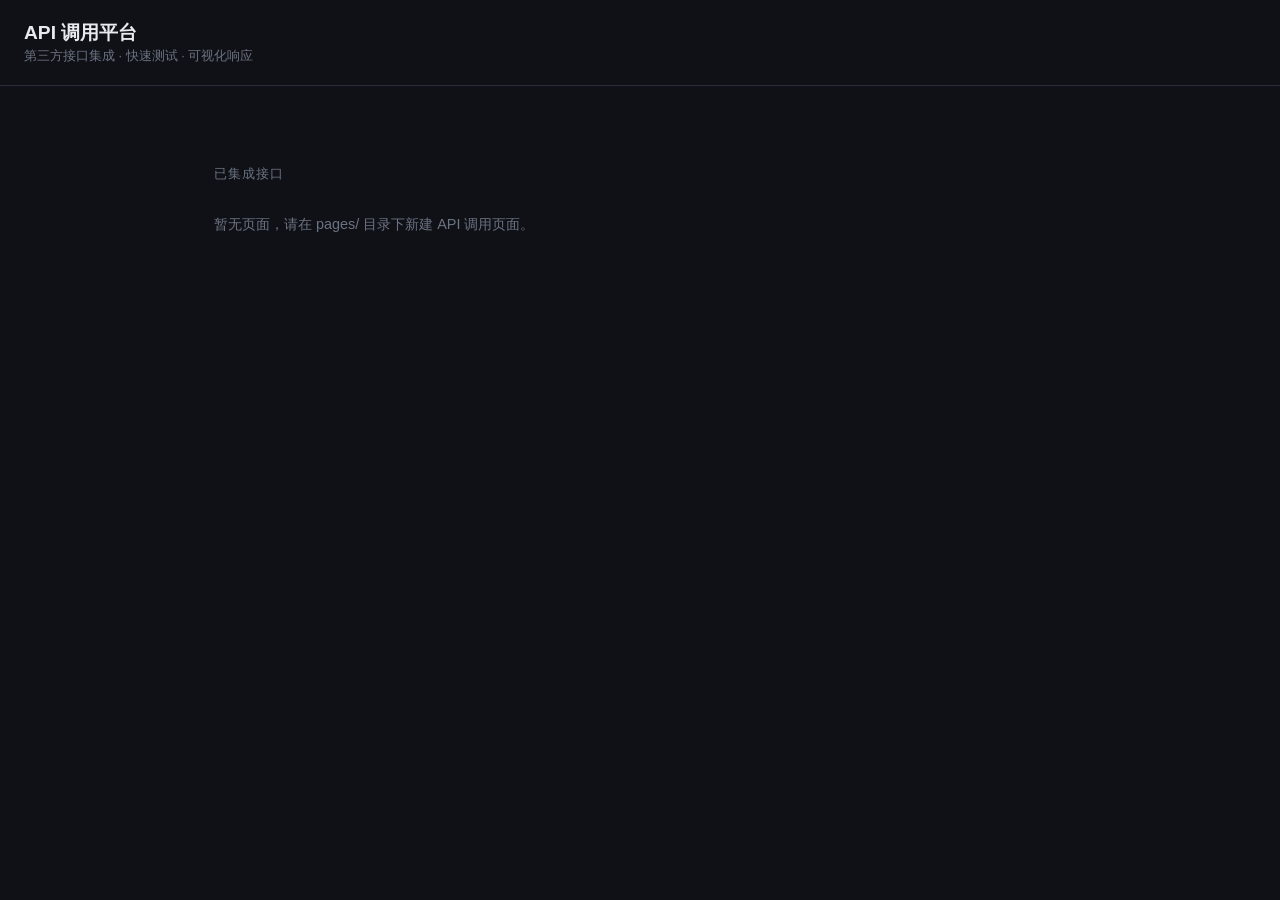
==== index.html @ f0c681f2 "feat: initial project scaffold" ====
<!DOCTYPE html>
<html lang="zh-CN">
<head>
  <meta charset="UTF-8">
  <meta name="viewport" content="width=device-width, initial-scale=1.0">
  <title>API 调用平台</title>
  <link rel="stylesheet" href="assets/css/base.css">
  <style>
    header {
      border-bottom: 1px solid var(--border);
      padding: 20px 24px;
      display: flex;
      align-items: center;
      gap: 12px;
    }
    header h1 { font-size: 1.2rem; font-weight: 600; }
    header span { font-size: 0.8rem; color: var(--text-muted); }

    .nav-grid {
      display: grid;
      grid-template-columns: repeat(auto-fill, minmax(200px, 1fr));
      gap: 16px;
      margin-top: 32px;
    }

    .nav-card {
      background: var(--surface);
      border: 1px solid var(--border);
      border-radius: var(--radius);
      padding: 24px 20px;
      text-decoration: none;
      color: var(--text);
      transition: border-color 0.2s, transform 0.15s;
      display: flex;
      flex-direction: column;
      gap: 8px;
    }

    .nav-card:hover {
      border-color: var(--accent);
      transform: translateY(-2px);
    }

    .nav-card .icon { font-size: 1.8rem; }
    .nav-card .title { font-weight: 600; font-size: 1rem; }
    .nav-card .desc  { font-size: 0.82rem; color: var(--text-muted); }

    .section-title {
      font-size: 0.8rem;
      text-transform: uppercase;
      letter-spacing: 1px;
      color: var(--text-muted);
      margin-top: 40px;
      margin-bottom: 4px;
    }
  </style>
</head>
<body>
  <header>
    <div>
      <h1>API 调用平台</h1>
      <span>第三方接口集成 · 快速测试 · 可视化响应</span>
    </div>
  </header>

  <div class="container">
    <p class="section-title">已集成接口</p>
    <div class="nav-grid" id="nav">
      <!-- 页面卡片动态渲染 -->
    </div>
  </div>

  <script type="module">
    const pages = [
      // 在此添加已创建的 API 页面，例如：
      // { icon: '🤖', title: 'OpenAI Chat', desc: 'GPT 对话接口', href: 'pages/openai.html' },
      // { icon: '☁️', title: '天气查询',    desc: 'OpenWeatherMap', href: 'pages/weather.html' },
    ];

    const grid = document.getElementById('nav');

    if (pages.length === 0) {
      grid.innerHTML = `<p style="color:var(--text-muted);font-size:.9rem;grid-column:1/-1">暂无页面，请在 pages/ 目录下新建 API 调用页面。</p>`;
    } else {
      pages.forEach(p => {
        grid.insertAdjacentHTML('beforeend', `
          <a class="nav-card" href="${p.href}">
            <span class="icon">${p.icon}</span>
            <span class="title">${p.title}</span>
            <span class="desc">${p.desc}</span>
          </a>`);
      });
    }
  </script>
</body>
</html>
---- assets/css/base.css ----
*, *::before, *::after { box-sizing: border-box; margin: 0; padding: 0; }

:root {
  --bg: #0f1117;
  --surface: #1a1d27;
  --border: #2a2d3a;
  --accent: #6c7cff;
  --accent-hover: #8a98ff;
  --text: #e8eaf0;
  --text-muted: #6b7280;
  --success: #34d399;
  --error: #f87171;
  --radius: 12px;
  --font: -apple-system, BlinkMacSystemFont, 'Segoe UI', Roboto, sans-serif;
}

body {
  background: var(--bg);
  color: var(--text);
  font-family: var(--font);
  min-height: 100vh;
}

.container {
  max-width: 900px;
  margin: 0 auto;
  padding: 40px 24px;
}

.card {
  background: var(--surface);
  border: 1px solid var(--border);
  border-radius: var(--radius);
  padding: 24px;
}

button {
  cursor: pointer;
  border: none;
  border-radius: 8px;
  padding: 10px 20px;
  font-size: 0.9rem;
  font-weight: 500;
  transition: background 0.2s, transform 0.1s;
}

button:active { transform: scale(0.97); }

.btn-primary {
  background: var(--accent);
  color: #fff;
}

.btn-primary:hover { background: var(--accent-hover); }

input, textarea, select {
  width: 100%;
  background: var(--bg);
  border: 1px solid var(--border);
  border-radius: 8px;
  color: var(--text);
  font-size: 0.95rem;
  padding: 10px 14px;
  outline: none;
  transition: border-color 0.2s;
}

input:focus, textarea:focus, select:focus {
  border-color: var(--accent);
}

label {
  display: block;
  font-size: 0.85rem;
  color: var(--text-muted);
  margin-bottom: 6px;
}

.response-box {
  background: var(--bg);
  border: 1px solid var(--border);
  border-radius: 8px;
  padding: 16px;
  min-height: 80px;
  font-size: 0.9rem;
  white-space: pre-wrap;
  word-break: break-all;
  color: var(--text);
}

.status-ok  { color: var(--success); }
.status-err { color: var(--error); }
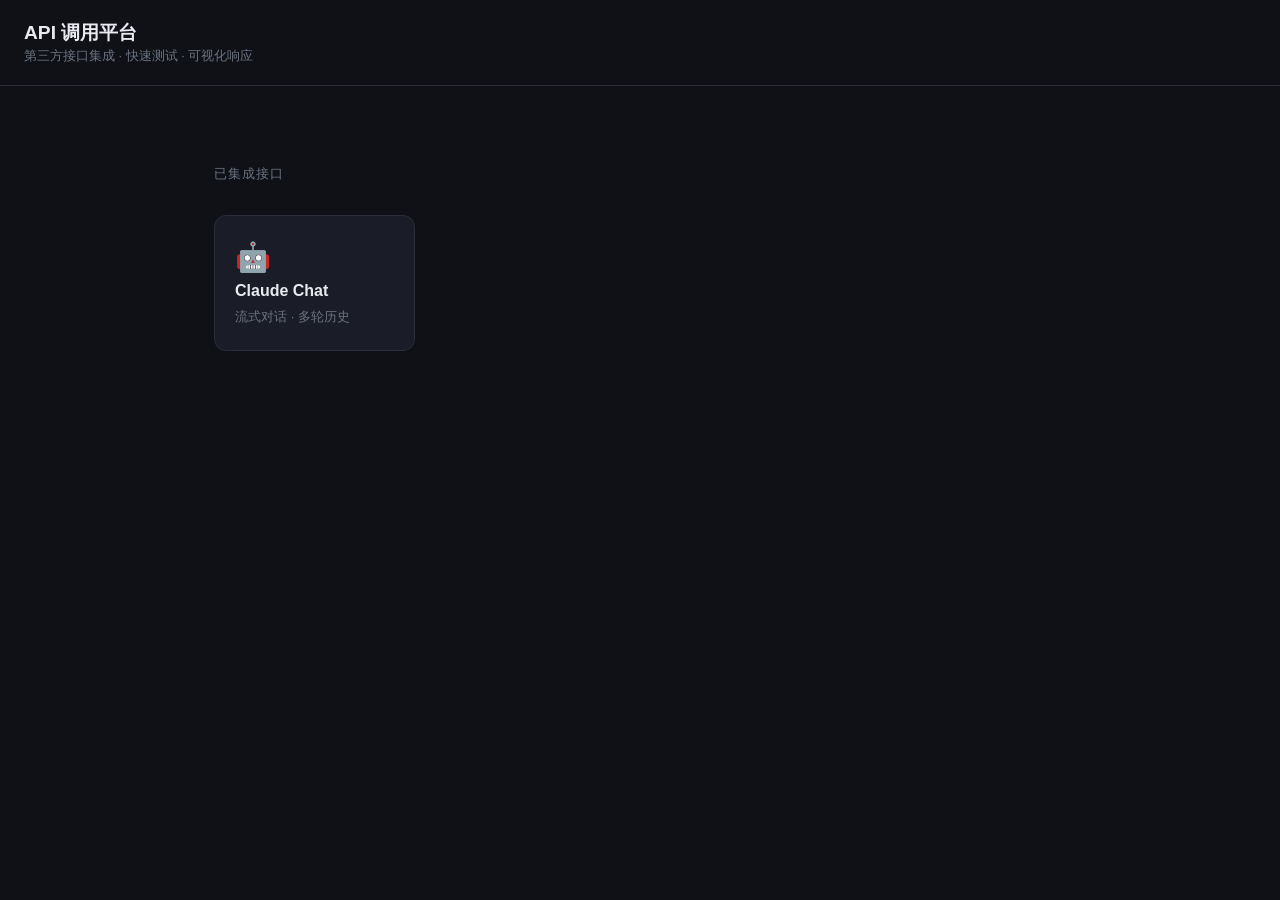
==== commit c153857e: "feat: register Claude Chat in homepage navigation" ====
--- a/index.html
+++ b/index.html
@@ -72,9 +72,7 @@
 
   <script type="module">
     const pages = [
-      // 在此添加已创建的 API 页面，例如：
-      // { icon: '🤖', title: 'OpenAI Chat', desc: 'GPT 对话接口', href: 'pages/openai.html' },
-      // { icon: '☁️', title: '天气查询',    desc: 'OpenWeatherMap', href: 'pages/weather.html' },
+      { icon: '🤖', title: 'Claude Chat', desc: '流式对话 · 多轮历史', href: 'pages/claude.html' },
     ];
 
     const grid = document.getElementById('nav');
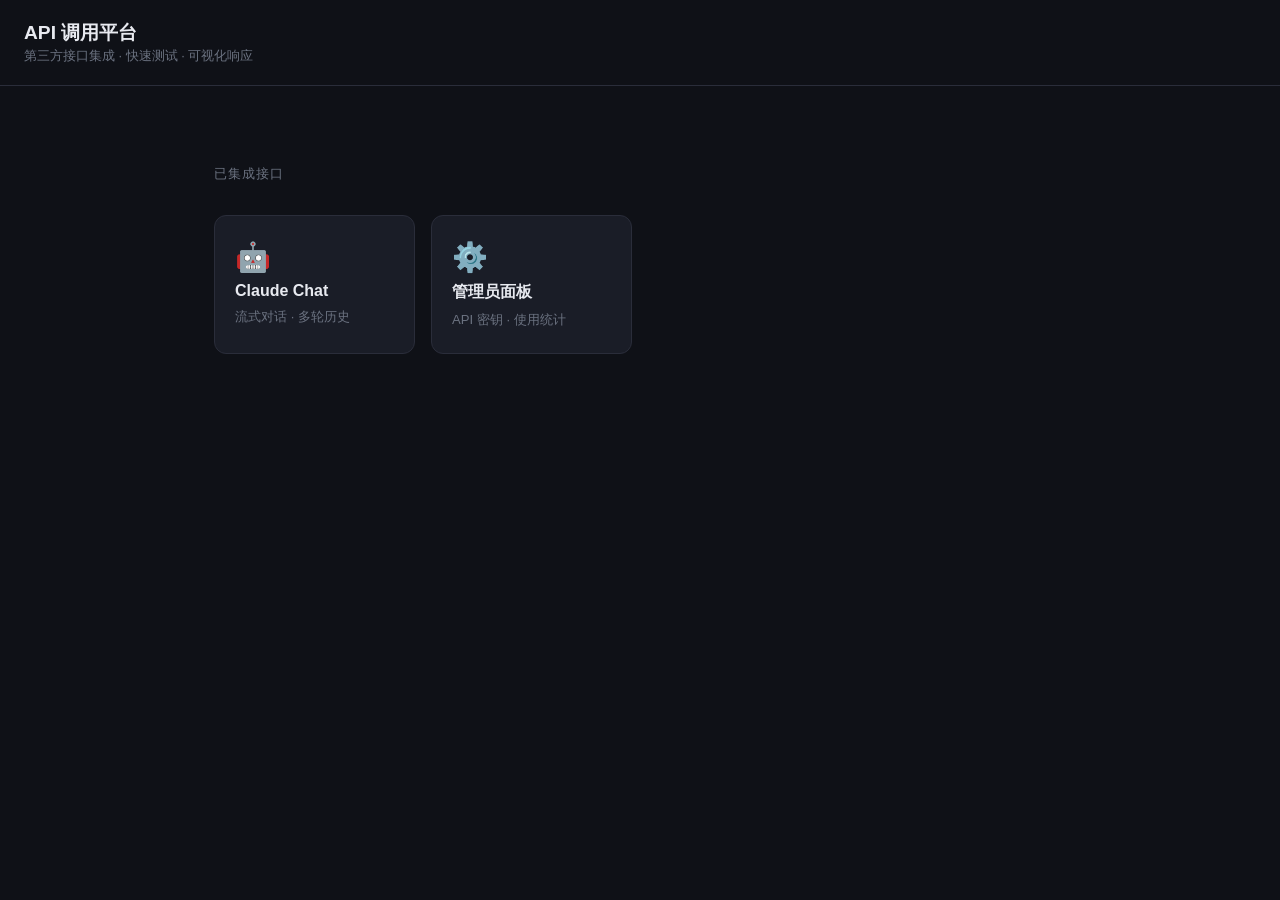
==== commit 48481bc1: "feat: register admin panel in homepage navigation" ====
--- a/index.html
+++ b/index.html
@@ -73,6 +73,7 @@
   <script type="module">
     const pages = [
       { icon: '🤖', title: 'Claude Chat', desc: '流式对话 · 多轮历史', href: 'pages/claude.html' },
+      { icon: '⚙️', title: '管理员面板', desc: 'API 密钥 · 使用统计', href: 'pages/admin.html' },
     ];
 
     const grid = document.getElementById('nav');
